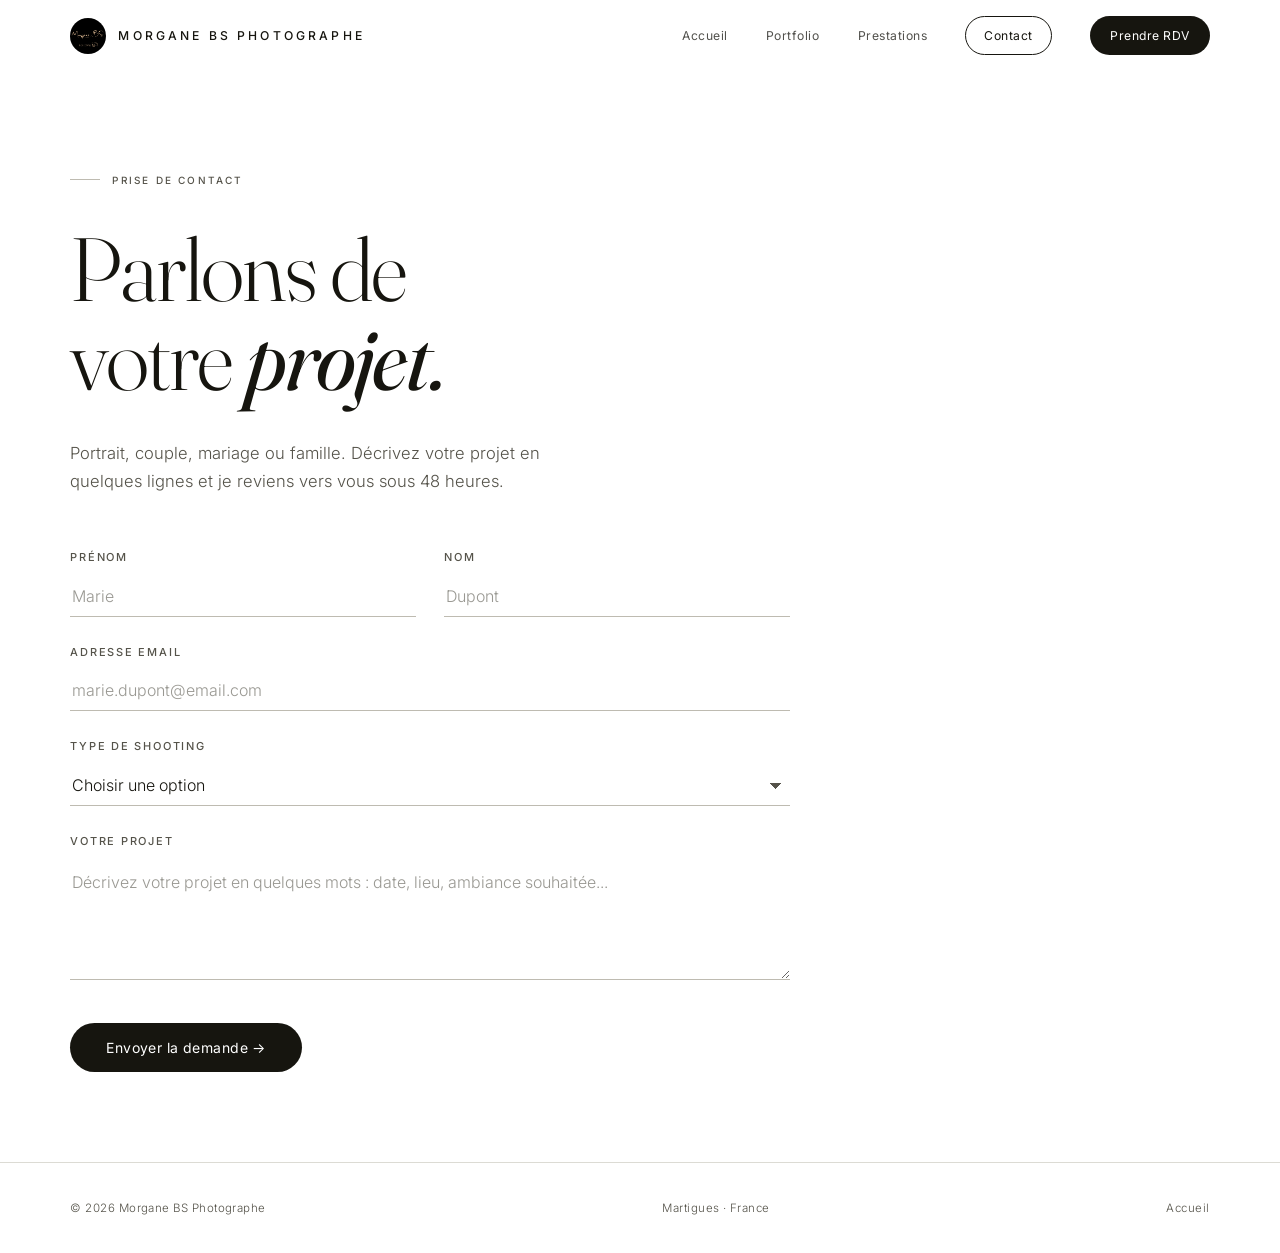
==== contact.html @ fdc8a319 "Update contact.html" ====
<!DOCTYPE html>
<html lang="fr">

<head>

    <meta charset="UTF-8">
    <meta name="viewport" content="width=device-width, initial-scale=1.0">

    <title>Contact · Morgane BS Photographe</title>
    <meta name="description" content="Contactez Morgane BS Photographe, photographe à Martigues. Décrivez votre projet, réponse sous 48h.">

    <link rel="preconnect" href="https://fonts.googleapis.com">
    <link rel="preconnect" href="https://fonts.gstatic.com" crossorigin>

    <style>
/* =====================================================
   MORGANEBS - Photographe
   Direction artistique : editorial, clair, minimal
===================================================== */

@import url('https://fonts.googleapis.com/css2?family=Fraunces:ital,opsz,wght@0,9..144,300;0,9..144,400;0,9..144,500;1,9..144,400;1,9..144,500&family=Inter:wght@300;400;500&display=swap');

:root {

    --paper:        #ffffff;
    --paper-soft:   #f2f1ec;
    --ink:          #16150f;
    --ink-soft:     #55534a;
    --line:         #dcdbd4;
    --line-strong:  #bebbb1;

    --display: "Fraunces", Georgia, "Times New Roman", serif;
    --body:    "Inter", system-ui, -apple-system, sans-serif;

    --page-x:  clamp(22px, 5.5vw, 130px);
    --maxw:    1680px;

    --ease:    cubic-bezier(.22, .61, .36, 1);

    /* Titre hero : s'adapte a la fois a la largeur ET la hauteur.
       min() prend la plus petite valeur -> jamais trop grand
       quand la fenetre est basse (paysage) ou etroite (mobile). */
    --hero-size:    min(15vh, 9vw, 8.4rem);
    --hero-size-sm: min(12vh, 13vw, 5rem);
}


* {
    margin: 0;
    padding: 0;
    box-sizing: border-box;
}

html {
    scroll-behavior: smooth;
    -webkit-text-size-adjust: 100%;
}

body {
    background: var(--paper);
    color: var(--ink);
    font-family: var(--body);
    font-weight: 300;
    line-height: 1.6;
    overflow-x: hidden;
    -webkit-font-smoothing: antialiased;
    text-rendering: optimizeLegibility;
}

a { color: inherit; text-decoration: none; }

img { display: block; width: 100%; height: auto; }

::sélection { background: var(--ink); color: var(--paper); }

em { font-style: italic; font-weight: 400; }


.small {
    font-size: clamp(10px, .72vw, 11px);
    font-weight: 500;
    letter-spacing: .22em;
    text-transform: uppercase;
    color: var(--ink-soft);
}


/* =====================================================
   HEADER
===================================================== */

header {
    position: fixed;
    top: 0;
    left: 0;
    right: 0;
    z-index: 100;

    display: flex;
    align-items: center;
    justify-content: space-between;

    height: clamp(60px, 8vh, 80px);
    padding: 0 var(--page-x);

    color: var(--ink);
    background: transparent;
    border-bottom: 1px solid transparent;
    transition: background .5s var(--ease), border-color .5s var(--ease);
}

header.solid {
    background: color-mix(in srgb, var(--paper) 85%, transparent);
    -webkit-backdrop-filter: blur(14px);
    backdrop-filter: blur(14px);
    border-bottom: 1px solid var(--line);
}

.logo {
    display: inline-flex;
    align-items: center;
    gap: 12px;
    font-size: clamp(12px, .95vw, 13px);
    font-weight: 500;
    letter-spacing: .26em;
    text-transform: uppercase;
    white-space: nowrap;
}

.logo-img {
    width: auto;
    height: clamp(28px, 4vh, 38px);
    border-radius: 50%;
    object-fit: cover;
    aspect-ratio: 1 / 1;
    flex: none;
}

nav {
    display: flex;
    align-items: center;
    gap: clamp(20px, 3vw, 46px);
}

nav a {
    position: relative;
    font-size: clamp(12px, .95vw, 13px);
    font-weight: 400;
    letter-spacing: .04em;
    opacity: .74;
    transition: opacity .3s var(--ease);
}

nav a:hover,
nav a.active { opacity: 1; }

nav a:not(.appointment)::after {
    content: "";
    position: absolute;
    left: 0;
    bottom: -6px;
    width: 100%;
    height: 1px;
    background: currentColor;
    transform: scaleX(0);
    transform-origin: right;
    transition: transform .35s var(--ease);
}

nav a:not(.appointment):hover::after,
nav a.active:not(.appointment)::after {
    transform: scaleX(1);
    transform-origin: left;
}

nav a.appointment {
    padding: 9px 18px;
    border: 1px solid currentColor;
    border-radius: 999px;
    opacity: 1;
    transition: background .3s var(--ease), color .3s var(--ease);
}

nav a.appointment:hover {
    background: var(--ink);
    color: var(--paper);
}

/* Bouton principal : fond noir plein */
nav a.nav-cta {
    padding: 10px 20px;
    border-radius: 999px;
    background: var(--ink);
    color: var(--paper);
    opacity: 1;
    white-space: nowrap;
    transition: transform .35s var(--ease), background .35s var(--ease);
}

nav a.nav-cta:hover {
    background: #000;
    transform: translateY(-2px);
    color: var(--paper);
}

nav a.nav-cta::after { display: none; }


.menu-toggle {
    display: none;
    flex-direction: column;
    gap: 5px;
    width: 26px;
    background: none;
    border: none;
    cursor: pointer;
    padding: 6px 0;
}

.menu-toggle span {
    display: block;
    height: 1.5px;
    width: 100%;
    background: currentColor;
    transition: transform .35s var(--ease), opacity .3s var(--ease);
}

body.nav-open .menu-toggle span:nth-child(1) { transform: translateY(6.5px) rotate(45deg); }
body.nav-open .menu-toggle span:nth-child(2) { opacity: 0; }
body.nav-open .menu-toggle span:nth-child(3) { transform: translateY(-6.5px) rotate(-45deg); }


/* =====================================================
   HERO plein ecran (fond degrade clair, sans image)
===================================================== */

.hero {
    position: relative;
    min-height: 100svh;
    width: 100%;
    display: flex;
    align-items: center;
    padding: clamp(90px, 14vh, 160px) var(--page-x) clamp(60px, 10vh, 120px);
    overflow: hidden;

    background:
        radial-gradient(130% 100% at 82% -8%, #ffffff 0%, rgba(255,255,255,0) 56%),
        radial-gradient(80% 60% at 6% 10%, #efeee9 0%, rgba(239,238,233,0) 62%),
        linear-gradient(165deg, #eeede8 0%, #e6e5df 40%, #deddd5 100%);
}

.hero-inner {
    position: relative;
    z-index: 2;
    width: 100%;
    max-width: var(--maxw);
    margin: 0 auto;
}

.hero-eyebrow {
    display: inline-flex;
    align-items: center;
    gap: 10px;
    font-size: clamp(10px, .75vw, 11px);
    font-weight: 500;
    letter-spacing: .24em;
    text-transform: uppercase;
    color: var(--ink-soft);
    margin-bottom: clamp(22px, 4vh, 44px);
    opacity: 0;
    animation: fadeUp 1s var(--ease) .25s forwards;
}

.hero-eyebrow::before {
    content: "";
    width: clamp(24px, 3vw, 34px);
    height: 1px;
    background: var(--line-strong);
}

.hero-title {
    font-family: var(--display);
    font-weight: 300;
    font-size: var(--hero-size);
    line-height: .95;
    letter-spacing: -.02em;
    max-width: 18ch;
}

.hero-title span {
    display: block;
    opacity: 0;
    transform: translateY(26px);
    animation: fadeUp 1.1s var(--ease) forwards;
}

.hero-title span:nth-child(1) { animation-delay: .3s; }
.hero-title span:nth-child(2) { animation-delay: .42s; }
.hero-title span:nth-child(3) { animation-delay: .54s; }

.hero-title .accent { font-style: italic; font-weight: 400; }

@keyframes fadeUp { to { opacity: 1; transform: none; } }

.hero-foot {
    display: flex;
    align-items: flex-end;
    justify-content: space-between;
    gap: 24px;
    flex-wrap: wrap;
    margin-top: clamp(28px, 5vh, 54px);
    opacity: 0;
    animation: fadeUp 1s var(--ease) .8s forwards;
}

.hero-subtitle {
    max-width: 44ch;
    font-size: clamp(.95rem, 1.15vw, 1.12rem);
    line-height: 1.7;
    color: var(--ink-soft);
}

.hero-link {
    display: inline-flex;
    align-items: center;
    gap: 12px;
    font-size: clamp(13px, 1vw, 14px);
    letter-spacing: .02em;
    padding-bottom: 6px;
    border-bottom: 1px solid var(--ink);
    white-space: nowrap;
    transition: gap .35s var(--ease);
}

.hero-link:hover { gap: 18px; }

/* fleche de defilement discrete */
.hero-scroll {
    position: absolute;
    left: 50%;
    bottom: clamp(20px, 4vh, 34px);
    transform: translateX(-50%);
    z-index: 2;
    width: 1px;
    height: clamp(34px, 6vh, 54px);
    background: var(--line-strong);
    overflow: hidden;
    opacity: 0;
    animation: fadeUp 1s var(--ease) 1.2s forwards;
}

.hero-scroll::after {
    content: "";
    position: absolute;
    inset: 0;
    background: var(--ink);
    transform: translateY(-100%);
    animation: scrollTrail 2.6s var(--ease) infinite;
}

@keyframes scrollTrail {
    0%   { transform: translateY(-100%); }
    50%  { transform: translateY(0); }
    100% { transform: translateY(100%); }
}


/* =====================================================
   SECTIONS generiques
===================================================== */

.section {
    padding: 0 var(--page-x);
    max-width: var(--maxw);
    margin: 0 auto clamp(90px, 15vh, 200px);
}

.section-first {
    padding-top: clamp(80px, 14vh, 170px);
}

.section-head {
    display: flex;
    align-items: flex-end;
    justify-content: space-between;
    gap: 24px;
    flex-wrap: wrap;
    margin-bottom: clamp(40px, 7vh, 80px);
}

.section-label {
    font-size: clamp(10px, .72vw, 11px);
    font-weight: 500;
    letter-spacing: .22em;
    text-transform: uppercase;
    color: var(--ink-soft);
    margin-bottom: 14px;
}

.section-title {
    font-family: var(--display);
    font-weight: 300;
    font-size: clamp(2.1rem, 5.5vw, 4.6rem);
    line-height: 1.02;
    letter-spacing: -.015em;
}

.section-link {
    font-size: clamp(12px, 1vw, 13px);
    letter-spacing: .03em;
    color: var(--ink-soft);
    padding-bottom: 5px;
    border-bottom: 1px solid var(--line-strong);
    white-space: nowrap;
    transition: color .3s var(--ease), border-color .3s var(--ease);
}

.section-link:hover {
    color: var(--ink);
    border-color: var(--ink);
}


/* =====================================================
   GRILLE PORTFOLIO
===================================================== */

.portfolio-grid,
.portfolio-gallery {
    display: grid;
    grid-template-columns: repeat(3, 1fr);
    gap: clamp(14px, 2vw, 38px);
}

.work {
    display: block;
    opacity: 0;
    transform: translateY(24px);
    transition: opacity .8s var(--ease), transform .8s var(--ease);
}

.work.in { opacity: 1; transform: none; }

.work-image {
    position: relative;
    overflow: hidden;
    background: var(--paper-soft);
    aspect-ratio: 4 / 5;
}

.work-image img {
    width: 100%;
    height: 100%;
    object-fit: cover;
    transition: transform 1.2s var(--ease);
}

.work:hover .work-image img { transform: scale(1.05); }

/* legende : uniquement la categorie, pas le nom de fichier */
.work-caption {
    margin-top: 14px;
}

.work-caption span {
    font-size: clamp(10px, .78vw, 11px);
    font-weight: 500;
    letter-spacing: .18em;
    text-transform: uppercase;
    color: var(--ink-soft);
}

.loading-note {
    grid-column: 1 / -1;
    padding: 60px 0;
    text-align: center;
    font-size: clamp(12px, 1vw, 13px);
    letter-spacing: .04em;
    color: var(--ink-soft);
}


/* =====================================================
   A PROPOS
===================================================== */

.about {
    padding: 0 var(--page-x);
    max-width: var(--maxw);
    margin: 0 auto clamp(90px, 15vh, 200px);
}

.about-inner {
    max-width: 34ch;
}

.about-text {
    font-family: var(--display);
    font-weight: 300;
    font-size: clamp(1.7rem, 3.6vw, 3.2rem);
    line-height: 1.16;
    letter-spacing: -.015em;
}

.about-small {
    margin-top: clamp(24px, 4vh, 40px);
    max-width: 54ch;
    font-size: clamp(.95rem, 1.1vw, 1.05rem);
    color: var(--ink-soft);
    line-height: 1.75;
}


/* =====================================================
   CONTACT (bloc sur accueil)
===================================================== */

.contact {
    padding: clamp(90px, 16vh, 220px) var(--page-x);
    max-width: var(--maxw);
    margin: 0 auto;
    border-top: 1px solid var(--line);
    text-align: center;
}

.contact .section-label { margin-bottom: 26px; }

.contact-title {
    font-family: var(--display);
    font-weight: 300;
    font-size: clamp(2.6rem, 7vw, 6.5rem);
    line-height: 1;
    letter-spacing: -.02em;
}

.contact-button {
    display: inline-flex;
    align-items: center;
    gap: 12px;
    margin-top: clamp(34px, 6vh, 60px);
    padding: 16px 36px;
    background: var(--ink);
    color: var(--paper);
    border-radius: 999px;
    font-size: clamp(13px, 1vw, 14px);
    letter-spacing: .03em;
    transition: transform .35s var(--ease), background .35s var(--ease);
}

.contact-button:hover { transform: translateY(-3px); background: #000; }


/* =====================================================
   FOOTER
===================================================== */

footer {
    display: flex;
    align-items: center;
    justify-content: space-between;
    flex-wrap: wrap;
    gap: 16px;
    padding: clamp(28px, 4vh, 38px) var(--page-x);
    max-width: var(--maxw);
    margin: 0 auto;
    border-top: 1px solid var(--line);
    font-size: clamp(11px, .9vw, 12px);
    letter-spacing: .04em;
    color: var(--ink-soft);
}

footer a { transition: color .3s var(--ease); }
footer a:hover { color: var(--ink); }


/* =====================================================
   REVEAL au scroll (sections)
===================================================== */

.reveal {
    opacity: 0;
    transform: translateY(30px);
    transition: opacity 1s var(--ease), transform 1s var(--ease);
    will-change: opacity, transform;
}

.reveal.is-visible { opacity: 1; transform: none; }


/* =====================================================
   RESPONSIVE
===================================================== */

@media (max-width: 1024px) {
    .portfolio-grid,
    .portfolio-gallery { grid-template-columns: repeat(2, 1fr); }
}

@media (max-width: 720px) {

    .logo {
        letter-spacing: .12em;
        font-size: 10.5px;
        gap: 9px;
    }

    .logo-img {
        height: 26px;
    }

    .hero-title { font-size: var(--hero-size-sm); }

    .menu-toggle { display: flex; }

    nav {
        position: fixed;
        inset: clamp(60px, 8vh, 80px) 0 auto 0;
        flex-direction: column;
        align-items: flex-start;
        gap: 4px;
        padding: 20px var(--page-x) 34px;
        background: var(--paper);
        color: var(--ink);
        border-bottom: 1px solid var(--line);
        transform: translateY(-12px);
        opacity: 0;
        pointer-events: none;
        transition: transform .35s var(--ease), opacity .3s var(--ease);
    }

    body.nav-open nav {
        transform: translateY(0);
        opacity: 1;
        pointer-events: auto;
    }

    nav a {
        width: 100%;
        padding: 14px 0;
        font-size: 17px;
        opacity: 1;
        border-bottom: 1px solid var(--line);
    }

    nav a:not(.appointment)::after { display: none; }

    nav a.appointment {
        margin-top: 16px;
        width: auto;
        border: 1px solid var(--ink);
        text-align: center;
    }

    nav a.nav-cta {
        margin-top: 10px;
        width: auto;
        border: none;
        border-bottom: none;
        text-align: center;
    }

    .hero-foot { flex-direction: column; align-items: flex-start; }

    .section-head { align-items: flex-start; }

    .work-image { aspect-ratio: 3 / 4; }
}

@media (max-width: 480px) {
    .portfolio-grid,
    .portfolio-gallery { grid-template-columns: 1fr; gap: 26px; }
    .hero-scroll { display: none; }
}


/* =====================================================
   ACCESSIBILITE : mouvement reduit
===================================================== */

@media (prefers-reduced-motion: reduce) {
    * {
        animation-duration: .01ms !important;
        animation-iteration-count: 1 !important;
        transition-duration: .01ms !important;
        scroll-behavior: auto !important;
    }
    .reveal, .work { opacity: 1 !important; transform: none !important; }
    .hero-title span,
    .hero-eyebrow,
    .hero-foot,
    .hero-scroll { opacity: 1 !important; transform: none !important; animation: none !important; }
}

a:focus-visible,
button:focus-visible {
    outline: 2px solid currentColor;
    outline-offset: 3px;
}

/* =====================================================
   PAGE CONTACT
===================================================== */

.contact-page {
    max-width: var(--maxw);
    margin: 0 auto;
    padding: clamp(120px, 18vh, 200px) var(--page-x) clamp(60px, 10vh, 110px);
}

.contact-head {
    max-width: 60ch;
}

.contact-head .small {
    display: inline-flex;
    align-items: center;
    gap: 12px;
    margin-bottom: clamp(22px, 4vh, 38px);
}

.contact-head .small::before {
    content: "";
    width: 30px;
    height: 1px;
    background: var(--line-strong);
}

.contact-head h1 {
    font-family: var(--display);
    font-weight: 300;
    font-size: clamp(2.6rem, 7vw, 5.6rem);
    line-height: 1;
    letter-spacing: -.02em;
}

.contact-lede {
    margin-top: clamp(24px, 4vh, 40px);
    max-width: 52ch;
    font-size: clamp(1rem, 1.3vw, 1.15rem);
    line-height: 1.7;
    color: var(--ink-soft);
}


/* Disposition : formulaire + colonne infos */

.contact-layout {
    display: grid;
    grid-template-columns: 1fr;
    max-width: 720px;
    margin-top: clamp(40px, 6vh, 72px);
}


/* Formulaire */

.form {
    display: grid;
    gap: clamp(22px, 3vh, 30px);
}

.form-row {
    display: grid;
    grid-template-columns: 1fr 1fr;
    gap: clamp(18px, 2.5vw, 28px);
}

.field {
    display: flex;
    flex-direction: column;
    gap: 9px;
}

.field label {
    font-size: 11px;
    font-weight: 500;
    letter-spacing: .16em;
    text-transform: uppercase;
    color: var(--ink-soft);
}

.field input,
.field select,
.field textarea {
    font-family: var(--body);
    font-size: 1rem;
    font-weight: 300;
    color: var(--ink);
    background: transparent;
    border: none;
    border-bottom: 1px solid var(--line-strong);
    padding: 10px 2px;
    border-radius: 0;
    transition: border-color .3s var(--ease);
    -webkit-appearance: none;
    appearance: none;
}

.field textarea {
    resize: vertical;
    min-height: 120px;
    line-height: 1.6;
}

.field select {
    cursor: pointer;
    background-image:
        linear-gradient(45deg, transparent 50%, var(--ink-soft) 50%),
        linear-gradient(135deg, var(--ink-soft) 50%, transparent 50%);
    background-position:
        calc(100% - 14px) calc(1.15em),
        calc(100% - 8px) calc(1.15em);
    background-size: 6px 6px, 6px 6px;
    background-repeat: no-repeat;
    padding-right: 28px;
}

.field input:focus,
.field select:focus,
.field textarea:focus {
    outline: none;
    border-bottom-color: var(--ink);
}

.field input::placeholder,
.field textarea::placeholder {
    color: color-mix(in srgb, var(--ink-soft) 60%, transparent);
}


/* Bouton envoyer */

.form-submit {
    display: inline-flex;
    align-items: center;
    gap: 12px;
    justify-self: start;
    margin-top: clamp(8px, 2vh, 16px);
    padding: 16px 36px;
    background: var(--ink);
    color: var(--paper);
    border: none;
    border-radius: 999px;
    font-family: var(--body);
    font-size: 14px;
    letter-spacing: .03em;
    cursor: pointer;
    transition: transform .35s var(--ease), background .35s var(--ease);
}

.form-submit:hover {
    transform: translateY(-3px);
    background: #000;
}

.form-submit:disabled {
    opacity: .5;
    cursor: default;
    transform: none;
}


/* Message de confirmation */

.form-status {
    display: none;
    padding: clamp(28px, 5vh, 44px) 0;
}

.form-status.visible {
    display: block;
}

.form-status h2 {
    font-family: var(--display);
    font-weight: 300;
    font-size: clamp(2rem, 4vw, 3rem);
    line-height: 1.05;
    letter-spacing: -.02em;
    margin-bottom: 14px;
}

.form-status p {
    max-width: 44ch;
    color: var(--ink-soft);
    line-height: 1.7;
}

.form-status.error h2 { color: #7a2e2e; }


@media (max-width: 520px) {
    .form-row {
        grid-template-columns: 1fr;
    }
}
    </style>

</head>


<body>


<!-- ===================================================== HEADER ===================================================== -->

<header id="site-header">

    <a href="index.html" class="logo"><img src="logo.png" alt="" class="logo-img"><span>Morgane BS Photographe</span></a>

    <nav>
        <a href="index.html">Accueil</a>
        <a href="portfolio.html">Portfolio</a>
        <a href="prestations.html">Prestations</a>
        <a href="contact.html" class="appointment active">Contact</a>
        <a href="https://fotostudio.io" class="nav-cta" target="_blank" rel="noopener">Prendre RDV</a>
    </nav>

    <button class="menu-toggle" aria-label="Ouvrir le menu" aria-expanded="false">
        <span></span>
        <span></span>
        <span></span>
    </button>

</header>


<!-- ===================================================== CONTACT ===================================================== -->

<main class="contact-page">

    <div class="contact-head">
        <span class="small">Prise de contact</span>
        <h1>Parlons de<br>votre <em>projet.</em></h1>
        <p class="contact-lede">
            Portrait, couple, mariage ou famille. Décrivez votre projet
            en quelques lignes et je reviens vers vous sous 48 heures.
        </p>
    </div>


    <div class="contact-layout">

        <div>

            <form
                class="form"
                id="contact-form"
                action="https://formspree.io/f/xppaoqyd"
                method="POST"
            >

                <div class="form-row">

                    <div class="field">
                        <label for="prenom">Prénom</label>
                        <input type="text" id="prenom" name="prenom" placeholder="Marie" required>
                    </div>

                    <div class="field">
                        <label for="nom">Nom</label>
                        <input type="text" id="nom" name="nom" placeholder="Dupont" required>
                    </div>

                </div>

                <div class="field">
                    <label for="email">Adresse email</label>
                    <input type="email" id="email" name="email" placeholder="marie.dupont@email.com" required>
                </div>

                <div class="field">
                    <label for="type">Type de shooting</label>
                    <select id="type" name="type" required>
                        <option value="" disabled selected>Choisir une option</option>
                        <option value="Portrait">Portrait</option>
                        <option value="Couple">Couple</option>
                        <option value="Mariage">Mariage</option>
                        <option value="Famille">Famille</option>
                        <option value="Grossesse">Grossesse</option>
                        <option value="Animalier">Animalier</option>
                        <option value="Autre">Autre</option>
                    </select>
                </div>

                <div class="field">
                    <label for="message">Votre projet</label>
                    <textarea id="message" name="message" placeholder="Décrivez votre projet en quelques mots : date, lieu, ambiance souhaitée..." required></textarea>
                </div>

                <button type="submit" class="form-submit" id="submit-btn">
                    Envoyer la demande →
                </button>

            </form>


            <div class="form-status" id="status-success">
                <h2>Merci.</h2>
                <p>
                    Votre message est bien parti. Je reviens vers vous
                    sous 48 heures. Pensez à vérifier vos spams au cas où.
                </p>
            </div>

            <div class="form-status error" id="status-error">
                <h2>Oups.</h2>
                <p>
                    L'envoi n'a pas fonctionné. Réessayez dans un instant,
                    ou écrivez-moi directement à morganebsphotographe@hotmail.com
                </p>
            </div>

        </div>

    </div>

</main>


<!-- ===================================================== FOOTER ===================================================== -->

<footer>
    <span>© 2026 Morgane BS Photographe</span>
    <span>Martigues · France</span>
    <a href="index.html">Accueil</a>
</footer>


<script src="script.js"></script>
<script>
    initUI();
    initHeader();

    (function () {
        var form = document.getElementById("contact-form");
        var btn = document.getElementById("submit-btn");
        var ok = document.getElementById("status-success");
        var err = document.getElementById("status-error");
        if (!form) return;

        form.addEventListener("submit", function (e) {
            e.preventDefault();

            var configured = /formspree\.io\/f\/[a-zA-Z0-9]+$/.test(form.action);

            if (!configured) {
                var sujet = encodeURIComponent("Demande de shooting - " + (form.type.value || ""));
                var corps = encodeURIComponent(
                    "Prénom : " + form.prenom.value + "\n" +
                    "Nom : " + form.nom.value + "\n" +
                    "Email : " + form.email.value + "\n" +
                    "Type : " + form.type.value + "\n\n" +
                    form.message.value
                );
                window.location.href = "mailto:morganebsphotographe@hotmail.com?subject=" + sujet + "&body=" + corps;
                return;
            }

            btn.disabled = true;
            btn.textContent = "Envoi en cours...";

            fetch(form.action, {
                method: "POST",
                body: new FormData(form),
                headers: { "Accept": "application/json" }
            })
            .then(function (response) {
                if (response.ok) {
                    form.style.display = "none";
                    ok.classList.add("visible");
                } else {
                    err.classList.add("visible");
                    btn.disabled = false;
                    btn.textContent = "Envoyer la demande →";
                }
            })
            .catch(function () {
                err.classList.add("visible");
                btn.disabled = false;
                btn.textContent = "Envoyer la demande →";
            });
        });
    })();
</script>

</body>
</html>
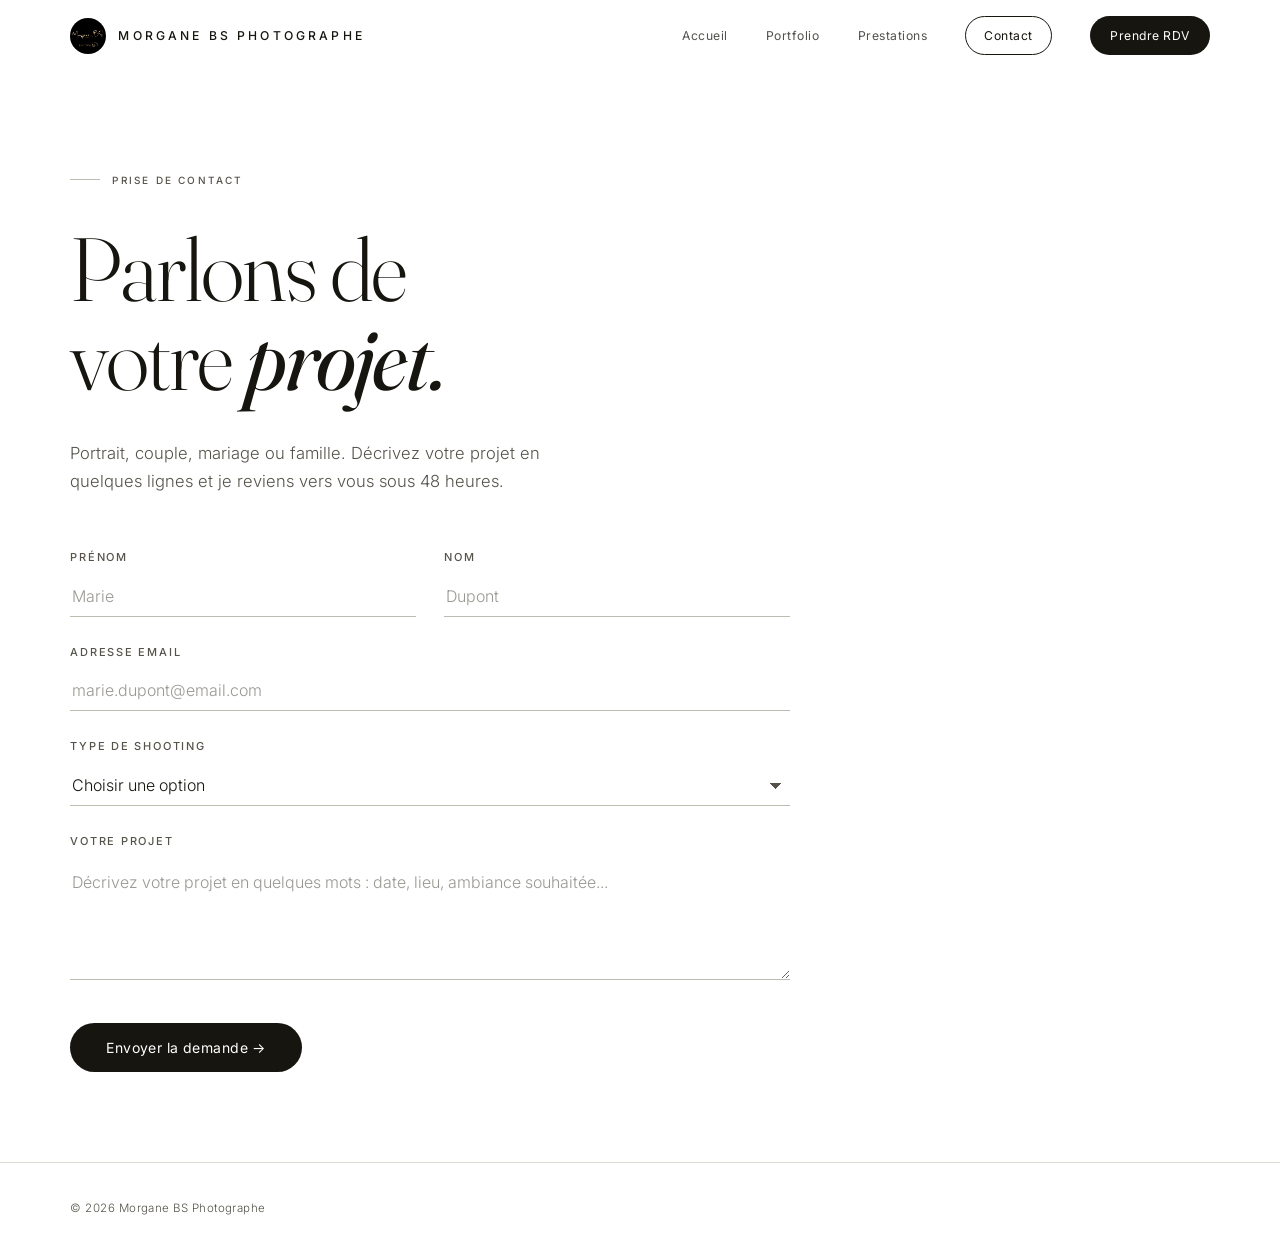
==== commit 50bca211: "Update contact.html" ====
--- a/contact.html
+++ b/contact.html
@@ -7,6 +7,7 @@
     <meta name="viewport" content="width=device-width, initial-scale=1.0">
 
     <title>Contact · Morgane BS Photographe</title>
+    <link rel="icon" type="image/png" href="logo.png">
     <meta name="description" content="Contactez Morgane BS Photographe, photographe à Martigues. Décrivez votre projet, réponse sous 48h.">
 
     <link rel="preconnect" href="https://fonts.googleapis.com">
@@ -1022,8 +1023,6 @@
 
 <footer>
     <span>© 2026 Morgane BS Photographe</span>
-    <span>Martigues · France</span>
-    <a href="index.html">Accueil</a>
 </footer>
 
 
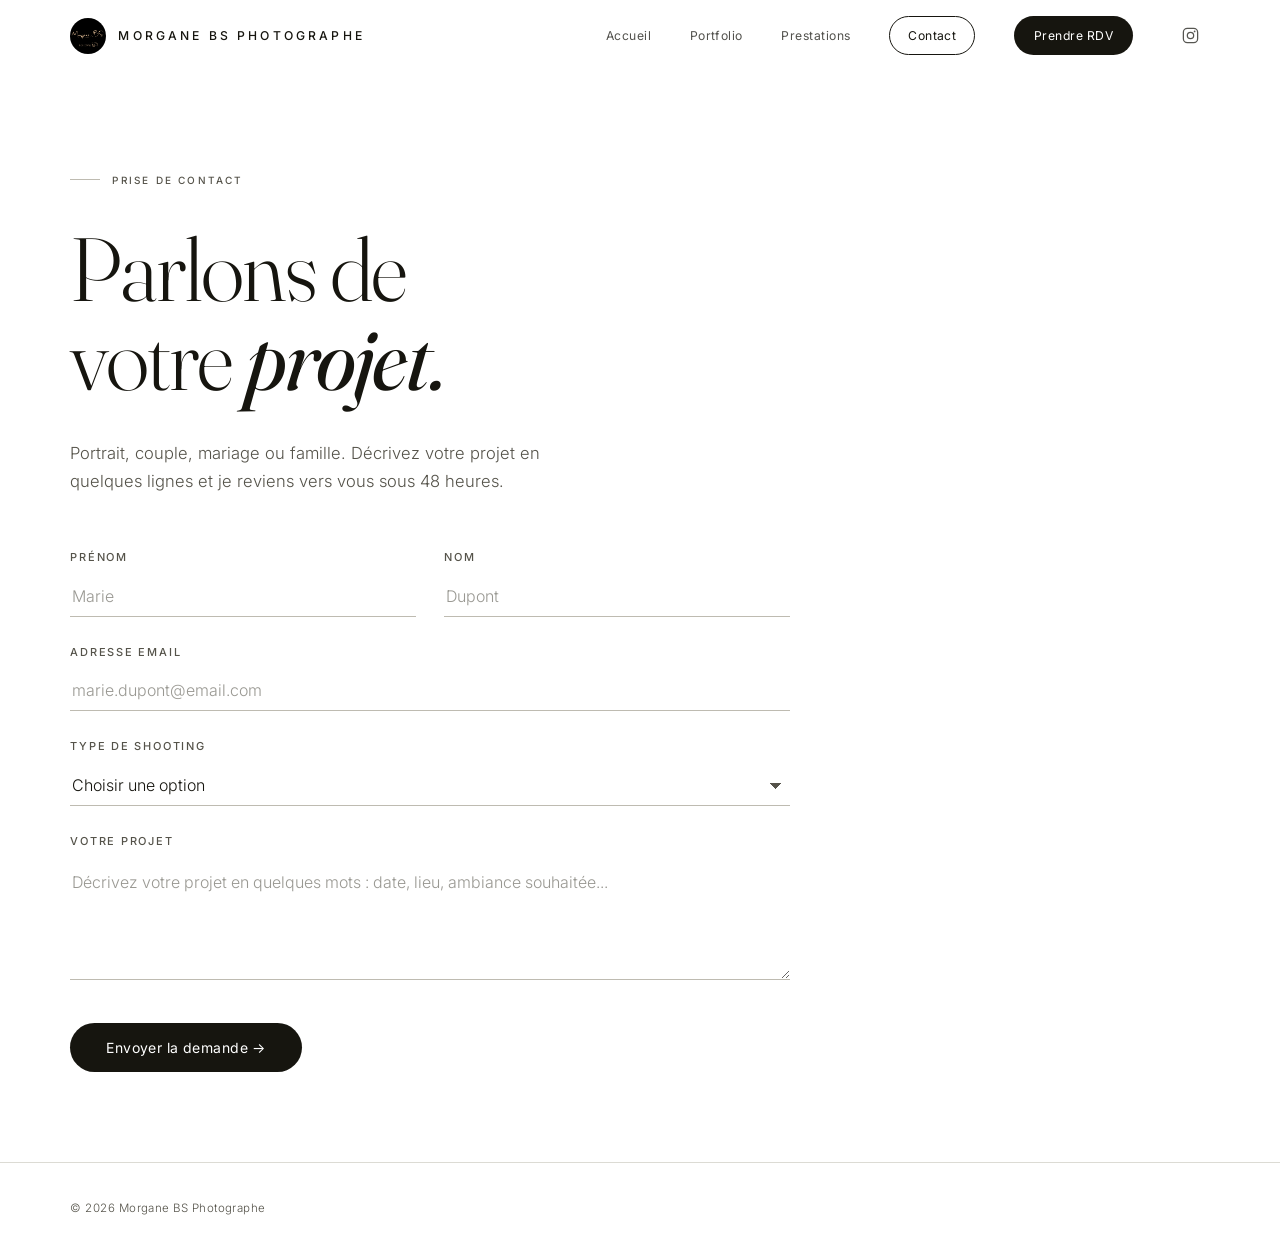
==== commit 924f0d99: "Update contact.html" ====
--- a/contact.html
+++ b/contact.html
@@ -206,6 +206,36 @@
 
 nav a.nav-cta::after { display: none; }
 
+
+/* Lien Instagram : icone monochrome */
+.nav-social {
+    display: inline-flex;
+    align-items: center;
+    justify-content: center;
+
+    width: 38px;
+    height: 38px;
+    flex: none;
+
+    border-radius: 50%;
+    color: var(--ink);
+    opacity: .72;
+
+    transition: opacity .3s var(--ease), background .3s var(--ease);
+}
+
+.nav-social:hover {
+    opacity: 1;
+    background: var(--paper-soft);
+}
+
+.nav-social svg {
+    display: block;
+    width: 19px;
+    height: 19px;
+}
+
+.nav-social::after { display: none; }
 
 .menu-toggle {
     display: none;
@@ -598,6 +628,15 @@
 }
 
 @media (max-width: 720px) {
+
+    /* L'icone Instagram reste ronde dans le menu deroulant */
+    nav a.nav-social {
+        width: 38px;
+        padding: 0;
+        margin-top: 14px;
+        border-bottom: none;
+    }
+
 
     .logo {
         letter-spacing: .12em;
@@ -915,6 +954,8 @@
         <a href="prestations.html">Prestations</a>
         <a href="contact.html" class="appointment active">Contact</a>
         <a href="https://fotostudio.io" class="nav-cta" target="_blank" rel="noopener">Prendre RDV</a>
+
+        <a href="https://instagram.com/morganbs.photographe" class="nav-social" target="_blank" rel="noopener" aria-label="Instagram de Morgane BS Photographe"><svg viewBox="0 0 24 24" fill="none" stroke="currentColor" stroke-width="1.6" stroke-linecap="round" stroke-linejoin="round" aria-hidden="true"><rect x="3" y="3" width="18" height="18" rx="5"/><circle cx="12" cy="12" r="4"/><circle cx="17.2" cy="6.8" r="1.1" fill="currentColor" stroke="none"/></svg></a>
     </nav>
 
     <button class="menu-toggle" aria-label="Ouvrir le menu" aria-expanded="false">
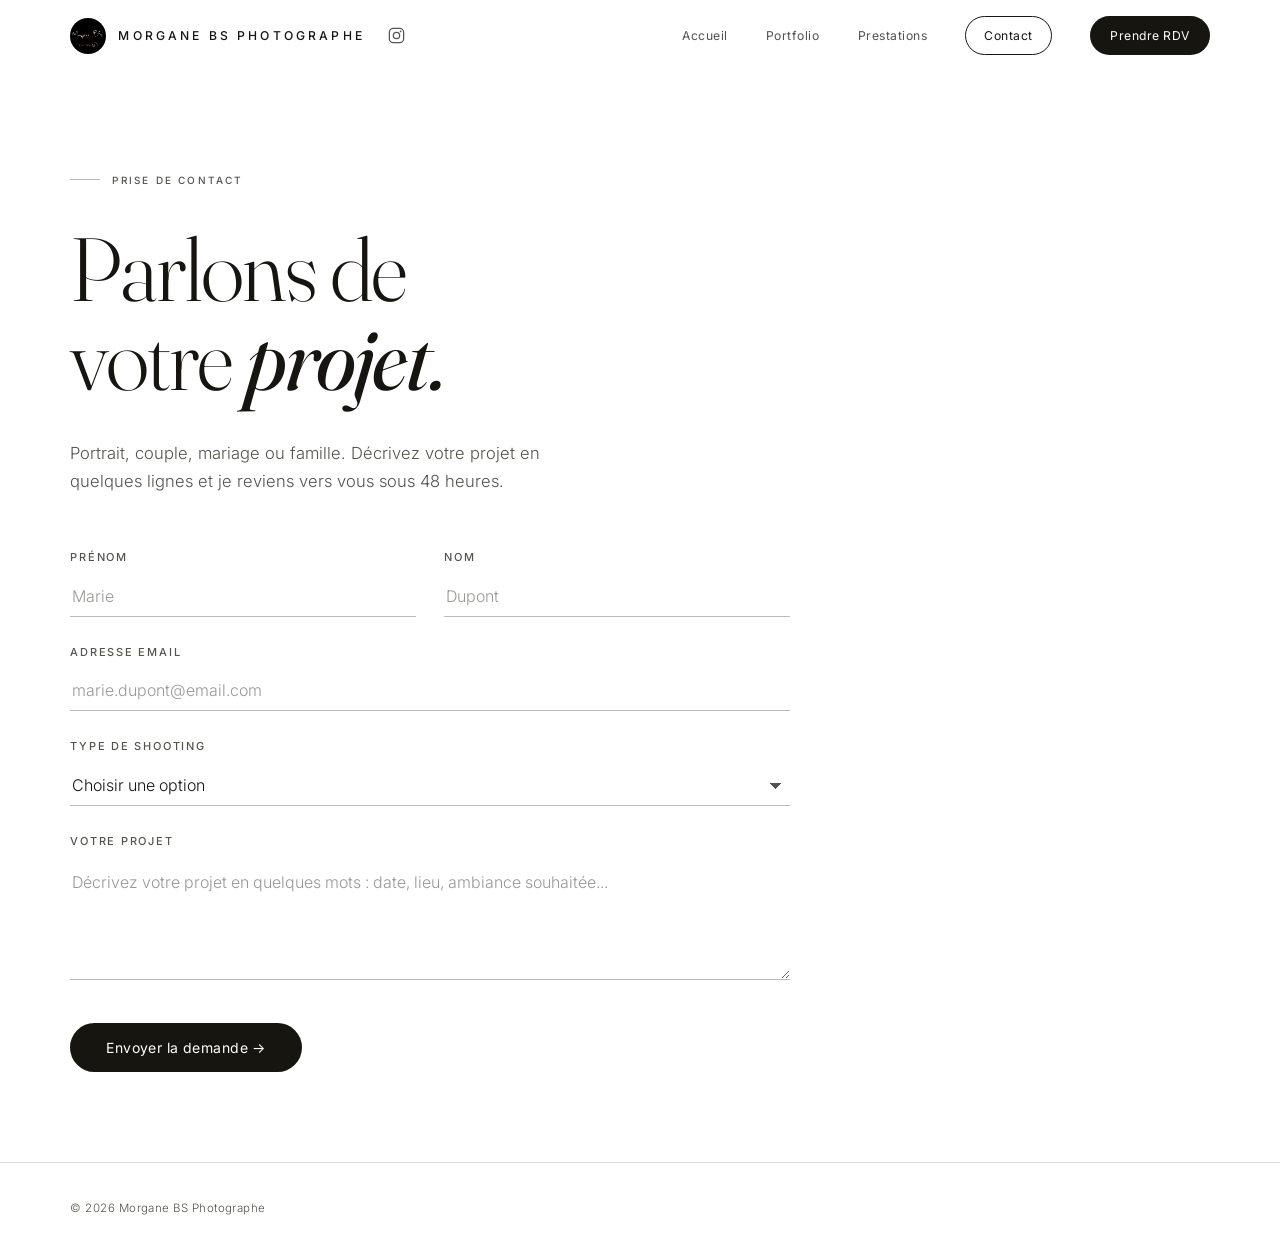
==== commit e0640764: "Update contact.html" ====
--- a/contact.html
+++ b/contact.html
@@ -6,9 +6,24 @@
     <meta charset="UTF-8">
     <meta name="viewport" content="width=device-width, initial-scale=1.0">
 
-    <title>Contact · Morgane BS Photographe</title>
+    <title>Contact · Morgane BS Photographe, photographe à Martigues</title>
     <link rel="icon" type="image/png" href="logo.png">
     <meta name="description" content="Contactez Morgane BS Photographe, photographe à Martigues. Décrivez votre projet, réponse sous 48h.">
+
+
+    <link rel="canonical" href="https://morganebsphotographe.fr/contact.html">
+
+    <!-- Partage sur les réseaux sociaux -->
+    <meta property="og:type" content="website">
+    <meta property="og:site_name" content="Morgane BS Photographe">
+    <meta property="og:locale" content="fr_FR">
+    <meta property="og:url" content="https://morganebsphotographe.fr/contact.html">
+    <meta property="og:title" content="Contact · Morgane BS Photographe">
+    <meta property="og:description" content="Décrivez votre projet en quelques lignes, je reviens vers vous sous 48 heures.">
+    <meta property="og:image" content="https://morganebsphotographe.fr/visuels/og-image.jpg">
+    <meta property="og:image:width" content="1200">
+    <meta property="og:image:height" content="630">
+    <meta name="twitter:card" content="summary_large_image">
 
     <link rel="preconnect" href="https://fonts.googleapis.com">
     <link rel="preconnect" href="https://fonts.gstatic.com" crossorigin>
@@ -115,6 +130,13 @@
     -webkit-backdrop-filter: blur(14px);
     backdrop-filter: blur(14px);
     border-bottom: 1px solid var(--line);
+}
+
+/* Logo + Instagram groupes a gauche */
+.brand {
+    display: inline-flex;
+    align-items: center;
+    gap: clamp(6px, 1vw, 14px);
 }
 
 .logo {
@@ -629,12 +651,15 @@
 
 @media (max-width: 720px) {
 
-    /* L'icone Instagram reste ronde dans le menu deroulant */
-    nav a.nav-social {
-        width: 38px;
-        padding: 0;
-        margin-top: 14px;
-        border-bottom: none;
+    /* Icone Instagram plus compacte a cote du logo */
+    .nav-social {
+        width: 30px;
+        height: 30px;
+    }
+
+    .nav-social svg {
+        width: 16px;
+        height: 16px;
     }
 
 
@@ -934,7 +959,30 @@
         grid-template-columns: 1fr;
     }
 }
-    </style>
+    
+@media (max-width: 400px) {
+
+    /* Tres petits ecrans : on resserre pour degager le bouton menu */
+    .logo {
+        font-size: 9.5px;
+        letter-spacing: .08em;
+        gap: 7px;
+    }
+
+    .brand { gap: 2px; }
+
+    .nav-social {
+        width: 26px;
+        height: 26px;
+    }
+
+    .nav-social svg {
+        width: 15px;
+        height: 15px;
+    }
+}
+
+</style>
 
 </head>
 
@@ -946,7 +994,11 @@
 
 <header id="site-header">
 
-    <a href="index.html" class="logo"><img src="logo.png" alt="" class="logo-img"><span>Morgane BS Photographe</span></a>
+    <div class="brand">
+        <a href="index.html" class="logo"><img src="logo.png" alt="" class="logo-img"><span>Morgane BS Photographe</span></a>
+
+        <a href="https://instagram.com/morganebs.photographe" class="nav-social" target="_blank" rel="noopener" aria-label="Instagram de Morgane BS Photographe"><svg viewBox="0 0 24 24" fill="none" stroke="currentColor" stroke-width="1.6" stroke-linecap="round" stroke-linejoin="round" aria-hidden="true"><rect x="3" y="3" width="18" height="18" rx="5"/><circle cx="12" cy="12" r="4"/><circle cx="17.2" cy="6.8" r="1.1" fill="currentColor" stroke="none"/></svg></a>
+    </div>
 
     <nav>
         <a href="index.html">Accueil</a>
@@ -954,8 +1006,6 @@
         <a href="prestations.html">Prestations</a>
         <a href="contact.html" class="appointment active">Contact</a>
         <a href="https://fotostudio.io" class="nav-cta" target="_blank" rel="noopener">Prendre RDV</a>
-
-        <a href="https://instagram.com/morganbs.photographe" class="nav-social" target="_blank" rel="noopener" aria-label="Instagram de Morgane BS Photographe"><svg viewBox="0 0 24 24" fill="none" stroke="currentColor" stroke-width="1.6" stroke-linecap="round" stroke-linejoin="round" aria-hidden="true"><rect x="3" y="3" width="18" height="18" rx="5"/><circle cx="12" cy="12" r="4"/><circle cx="17.2" cy="6.8" r="1.1" fill="currentColor" stroke="none"/></svg></a>
     </nav>
 
     <button class="menu-toggle" aria-label="Ouvrir le menu" aria-expanded="false">
@@ -1037,7 +1087,7 @@
             </form>
 
 
-            <div class="form-status" id="status-success">
+            <div class="form-status" id="status-success" role="status" aria-live="polite">
                 <h2>Merci.</h2>
                 <p>
                     Votre message est bien parti. Je reviens vers vous
@@ -1045,7 +1095,7 @@
                 </p>
             </div>
 
-            <div class="form-status error" id="status-error">
+            <div class="form-status error" id="status-error" role="alert" aria-live="assertive">
                 <h2>Oups.</h2>
                 <p>
                     L'envoi n'a pas fonctionné. Réessayez dans un instant,
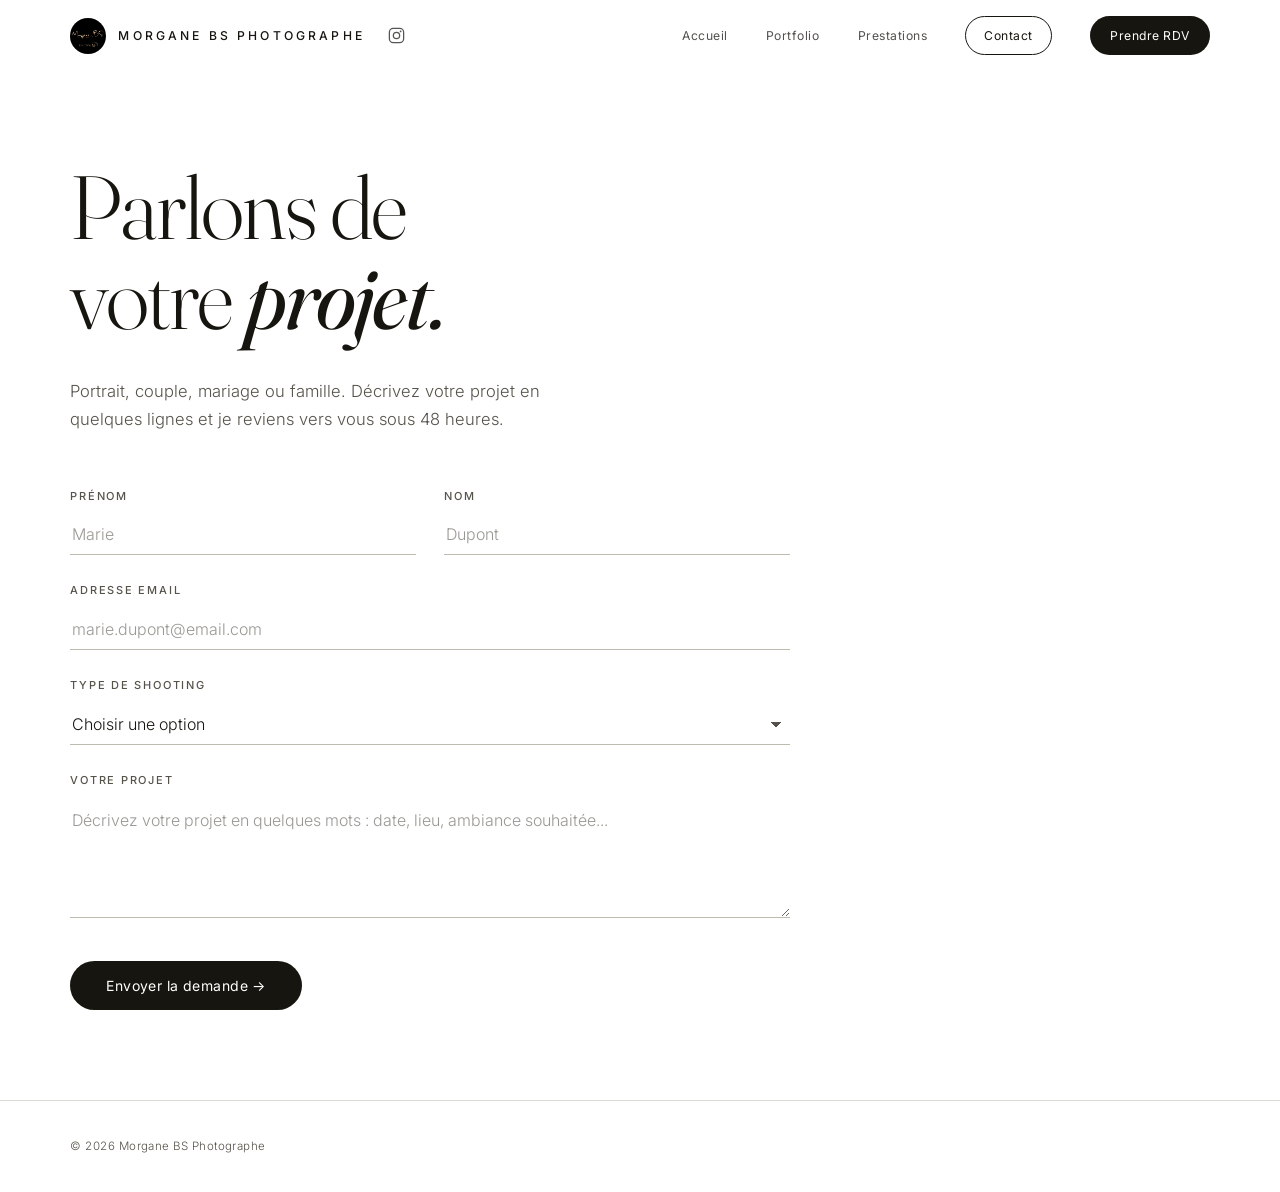
==== commit 80aaf52c: "Update contact.html" ====
--- a/contact.html
+++ b/contact.html
@@ -774,20 +774,6 @@
 
 .contact-head {
     max-width: 60ch;
-}
-
-.contact-head .small {
-    display: inline-flex;
-    align-items: center;
-    gap: 12px;
-    margin-bottom: clamp(22px, 4vh, 38px);
-}
-
-.contact-head .small::before {
-    content: "";
-    width: 30px;
-    height: 1px;
-    background: var(--line-strong);
 }
 
 .contact-head h1 {
@@ -1022,7 +1008,6 @@
 <main class="contact-page">
 
     <div class="contact-head">
-        <span class="small">Prise de contact</span>
         <h1>Parlons de<br>votre <em>projet.</em></h1>
         <p class="contact-lede">
             Portrait, couple, mariage ou famille. Décrivez votre projet
